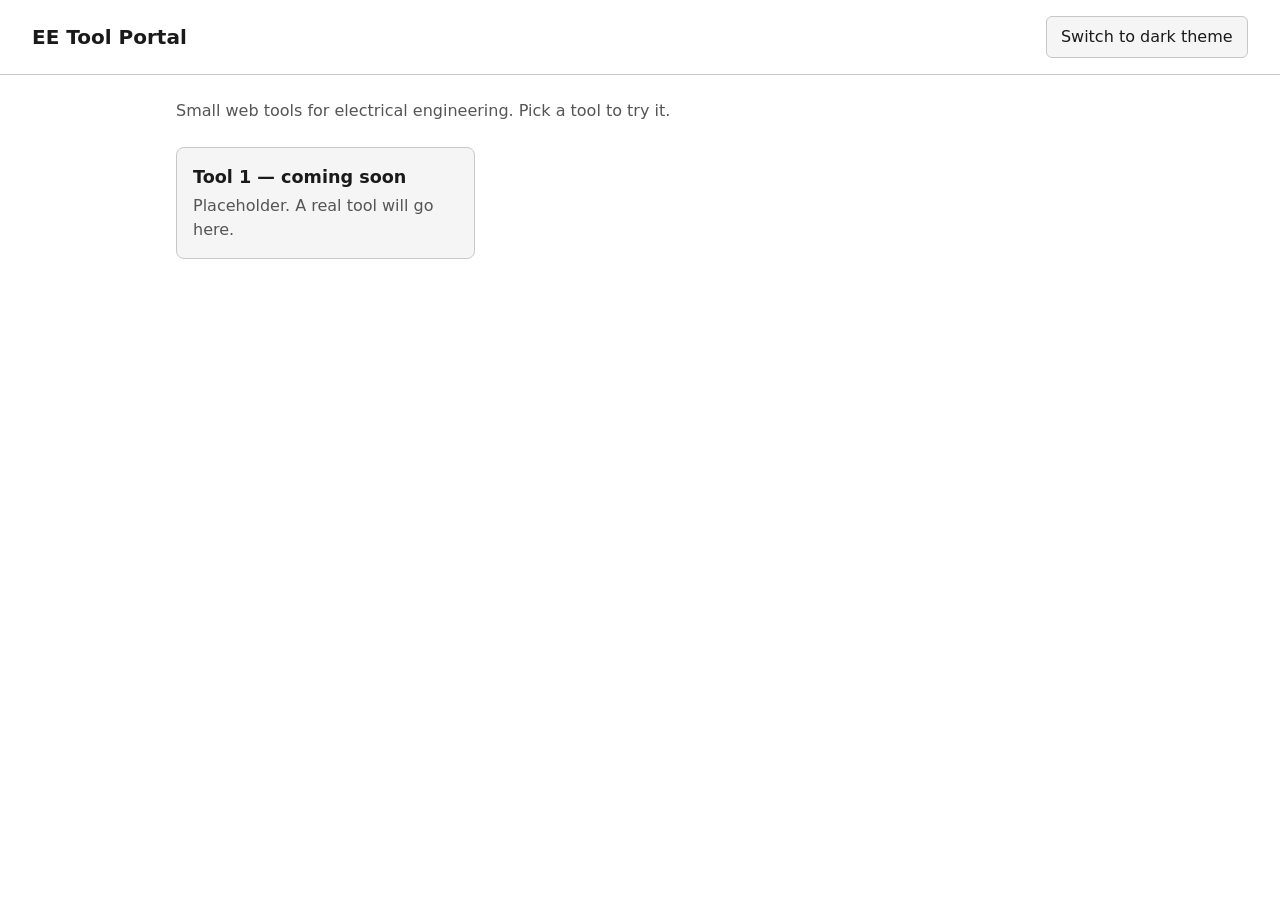
==== index.html @ 33ab5791 "Build portal homepage with placeholder tool card Co-Authored-By: Claude Sonnet 5.5 <noreply@anthropi" ====
<!DOCTYPE html>
<html lang="en" data-theme="light">
<head>
  <meta charset="utf-8">
  <meta name="viewport" content="width=device-width, initial-scale=1">
  <title>Electrical Engineering Tool Portal</title>
  <link rel="stylesheet" href="css/style.css">
  <script src="js/theme.js"></script>
</head>
<body>
  <header class="site-header">
    <h1 class="site-title"><a href="index.html">EE Tool Portal</a></h1>
    <button id="theme-toggle" class="theme-toggle" type="button">Switch to dark theme</button>
  </header>

  <main>
    <p class="intro">Small web tools for electrical engineering. Pick a tool to try it.</p>

    <ul class="tool-grid">
      <li>
        <a class="tool-card" href="tools/tool-1.html">
          <h2>Tool 1 — coming soon</h2>
          <p>Placeholder. A real tool will go here.</p>
        </a>
      </li>
    </ul>
  </main>
</body>
</html>
---- css/style.css ----
/* Colours are stored as variables so the whole site can switch theme at once. */
:root {
  --bg: #ffffff;
  --text: #1a1a1a;
  --muted: #555555;
  --border: #c8c8c8;
  --card-bg: #f5f5f5;
  --link: #0b5cad;
  --focus: #0b5cad;
}

/* Dark theme: applied when <html data-theme="dark"> is set by js/theme.js. */
:root[data-theme="dark"] {
  --bg: #121212;
  --text: #ececec;
  --muted: #b3b3b3;
  --border: #3d3d3d;
  --card-bg: #1e1e1e;
  --link: #8ec1ff;
  --focus: #8ec1ff;
}

* {
  box-sizing: border-box;
}

body {
  margin: 0;
  background: var(--bg);
  color: var(--text);
  font-family: system-ui, -apple-system, "Segoe UI", Roboto, Arial, sans-serif;
  line-height: 1.5;
}

a {
  color: var(--link);
}

a:focus-visible,
button:focus-visible {
  outline: 3px solid var(--focus);
  outline-offset: 2px;
}

.site-header {
  display: flex;
  flex-wrap: wrap;
  align-items: center;
  justify-content: space-between;
  gap: 0.75rem;
  padding: 1rem;
  border-bottom: 1px solid var(--border);
}

.site-title {
  margin: 0;
  font-size: 1.25rem;
}

.site-title a {
  color: var(--text);
  text-decoration: none;
}

.theme-toggle {
  padding: 0.5rem 0.9rem;
  border: 1px solid var(--border);
  border-radius: 6px;
  background: var(--card-bg);
  color: var(--text);
  font: inherit;
  cursor: pointer;
}

main {
  max-width: 60rem;
  margin: 0 auto;
  padding: 1.5rem 1rem 3rem;
}

.intro {
  margin: 0 0 1.5rem;
  color: var(--muted);
}

/* Phone first: one column. Wider screens get more columns below. */
.tool-grid {
  display: grid;
  grid-template-columns: 1fr;
  gap: 1rem;
  margin: 0;
  padding: 0;
  list-style: none;
}

.tool-card {
  display: block;
  height: 100%;
  padding: 1rem;
  border: 1px solid var(--border);
  border-radius: 8px;
  background: var(--card-bg);
  color: var(--text);
  text-decoration: none;
}

.tool-card:hover {
  border-color: var(--link);
}

.tool-card h2 {
  margin: 0 0 0.25rem;
  font-size: 1.1rem;
}

.tool-card p {
  margin: 0;
  color: var(--muted);
}

.back-link {
  display: inline-block;
  margin-bottom: 1rem;
}

/* Tablet */
@media (min-width: 600px) {
  .tool-grid {
    grid-template-columns: repeat(2, 1fr);
  }
}

/* Desktop */
@media (min-width: 960px) {
  .tool-grid {
    grid-template-columns: repeat(3, 1fr);
  }

  .site-header {
    padding: 1rem 2rem;
  }
}
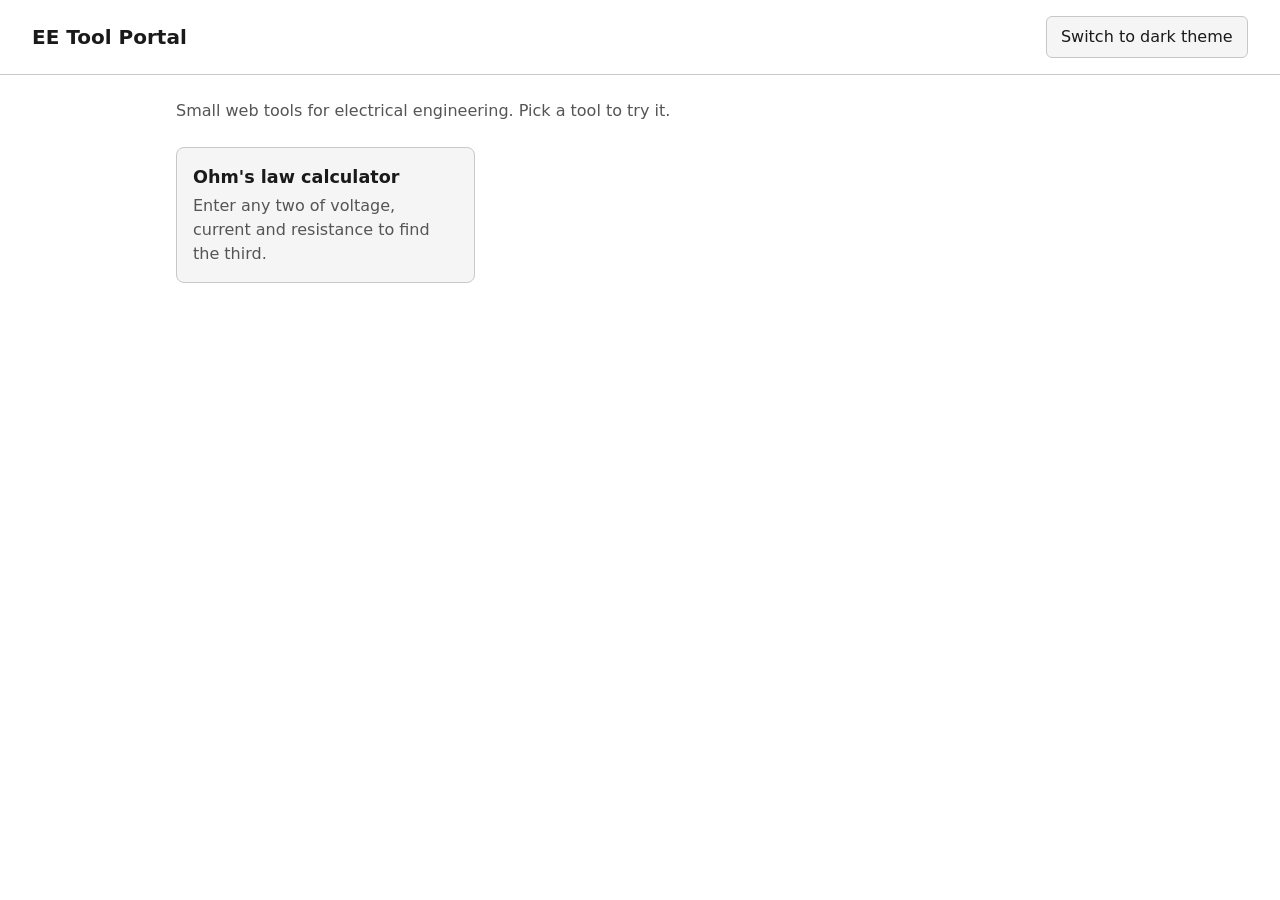
==== commit e458bf66: "Add Ohm's law calculator, replacing the placeholder tool Co-Authored-By: Claude Sonnet 5.5 <noreply@" ====
--- a/index.html
+++ b/index.html
@@ -18,9 +18,9 @@
 
     <ul class="tool-grid">
       <li>
-        <a class="tool-card" href="tools/tool-1.html">
-          <h2>Tool 1 — coming soon</h2>
-          <p>Placeholder. A real tool will go here.</p>
+        <a class="tool-card" href="tools/ohms-law.html">
+          <h2>Ohm's law calculator</h2>
+          <p>Enter any two of voltage, current and resistance to find the third.</p>
         </a>
       </li>
     </ul>
--- a/css/style.css
+++ b/css/style.css
@@ -7,6 +7,7 @@
   --card-bg: #f5f5f5;
   --link: #0b5cad;
   --focus: #0b5cad;
+  --error: #b00020;
 }
 
 /* Dark theme: applied when <html data-theme="dark"> is set by js/theme.js. */
@@ -18,6 +19,7 @@
   --card-bg: #1e1e1e;
   --link: #8ec1ff;
   --focus: #8ec1ff;
+  --error: #ff9b9b;
 }
 
 * {
@@ -123,6 +125,66 @@
   margin-bottom: 1rem;
 }
 
+/* Tool pages: forms and results */
+.tool-form {
+  max-width: 24rem;
+}
+
+.field {
+  margin-bottom: 1rem;
+}
+
+.field label {
+  display: block;
+  margin-bottom: 0.25rem;
+  font-weight: 600;
+}
+
+.field input {
+  width: 100%;
+  padding: 0.6rem 0.75rem;
+  border: 1px solid var(--border);
+  border-radius: 6px;
+  background: var(--bg);
+  color: var(--text);
+  font: inherit;
+}
+
+.actions {
+  display: flex;
+  gap: 0.75rem;
+}
+
+.button {
+  padding: 0.6rem 1.1rem;
+  border: 1px solid var(--border);
+  border-radius: 6px;
+  background: var(--card-bg);
+  color: var(--text);
+  font: inherit;
+  cursor: pointer;
+}
+
+.button.primary {
+  border-color: var(--text);
+  font-weight: 600;
+}
+
+.result {
+  min-height: 1.5rem;
+  margin: 1.25rem 0 0;
+  font-size: 1.15rem;
+  font-weight: 600;
+}
+
+.result.error {
+  color: var(--error);
+}
+
+.result.error::before {
+  content: "Error: ";
+}
+
 /* Tablet */
 @media (min-width: 600px) {
   .tool-grid {
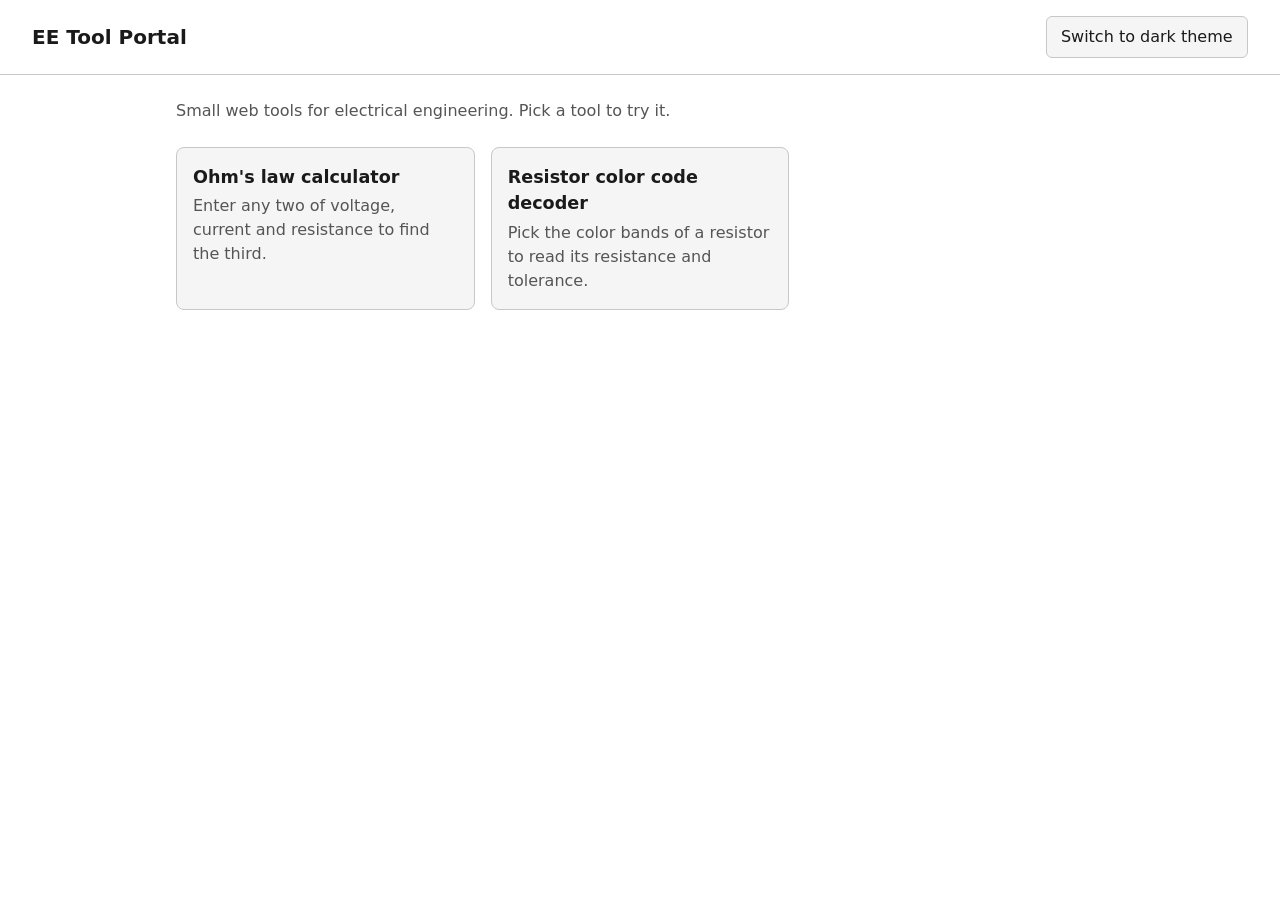
==== commit e7b62271: "Add resistor color code decoder tool Co-Authored-By: Claude Sonnet 5.5 <noreply@anthropic.com> Claud" ====
--- a/index.html
+++ b/index.html
@@ -23,6 +23,12 @@
           <p>Enter any two of voltage, current and resistance to find the third.</p>
         </a>
       </li>
+      <li>
+        <a class="tool-card" href="tools/resistor-color-code.html">
+          <h2>Resistor color code decoder</h2>
+          <p>Pick the color bands of a resistor to read its resistance and tolerance.</p>
+        </a>
+      </li>
     </ul>
   </main>
 </body>
--- a/css/style.css
+++ b/css/style.css
@@ -140,7 +140,25 @@
   font-weight: 600;
 }
 
-.field input {
+.band-count {
+  margin: 0 0 1rem;
+  padding: 0;
+  border: 0;
+}
+
+.band-count legend {
+  padding: 0;
+  margin-bottom: 0.25rem;
+  font-weight: 600;
+}
+
+.radio-label {
+  display: inline-block;
+  margin-right: 1.25rem;
+}
+
+.field input,
+.field select {
   width: 100%;
   padding: 0.6rem 0.75rem;
   border: 1px solid var(--border);
@@ -171,6 +189,7 @@
 }
 
 .result {
+  white-space: pre-line;
   min-height: 1.5rem;
   margin: 1.25rem 0 0;
   font-size: 1.15rem;
